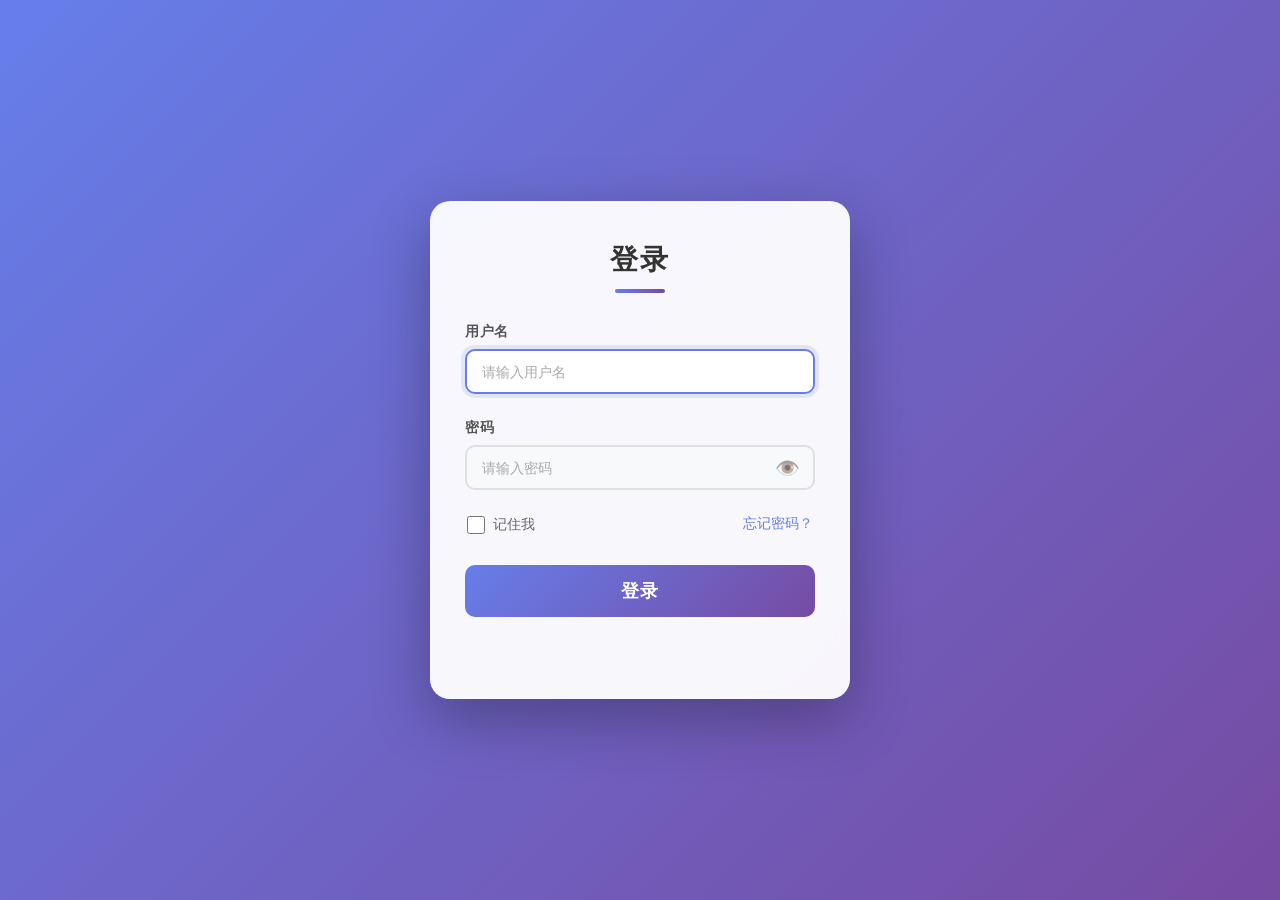
==== index.html @ 5f774d71 "Add files via upload 前端项目未打包" ====
<!DOCTYPE html>
<html lang="zh-CN">
<head>
    <meta charset="UTF-8">
    <title>动态登录页面</title>
    <meta name="viewport" content="width=device-width, initial-scale=1.0">
    <style>
        /* ============ 全局重置 ============ */
        * {
            margin: 0;
            padding: 0;
            box-sizing: border-box;
        }

        body {
            font-family: 'Segoe UI', 'PingFang SC', Roboto, 'Helvetica Neue', sans-serif;
            background: linear-gradient(135deg, #667eea 0%, #764ba2 100%);
            min-height: 100vh;
            display: flex;
            justify-content: center;
            align-items: center;
            margin: 0;
            padding: 20px;
        }

        /* ============ 登录容器 ============ */
        .login-container {
            width: 100%;
            max-width: 420px;
            background: rgba(255, 255, 255, 0.95);
            backdrop-filter: blur(10px);
            border-radius: 20px;
            padding: 40px 35px;
            box-shadow: 0 20px 60px rgba(0, 0, 0, 0.3);
            transition: transform 0.3s ease, box-shadow 0.3s ease;
            animation: slideUp 0.6s ease-out;
        }

        .login-container:hover {
            transform: translateY(-5px);
            box-shadow: 0 25px 70px rgba(0, 0, 0, 0.35);
        }

        /* ============ 标题 ============ */
        .login-container h2 {
            text-align: center;
            color: #333;
            font-size: 28px;
            font-weight: 700;
            margin-bottom: 30px;
            letter-spacing: 2px;
            position: relative;
        }

        .login-container h2::after {
            content: '';
            display: block;
            width: 50px;
            height: 4px;
            background: linear-gradient(90deg, #667eea, #764ba2);
            margin: 10px auto 0;
            border-radius: 2px;
        }

        /* ============ 表单组 ============ */
        .input-group {
            position: relative;
            margin-bottom: 25px;
        }

        .input-group label {
            display: block;
            color: #555;
            font-size: 14px;
            font-weight: 600;
            margin-bottom: 8px;
            letter-spacing: 0.5px;
        }

        .input-group input {
            width: 100%;
            padding: 12px 40px 12px 15px;
            border: 2px solid #e0e0e0;
            border-radius: 10px;
            font-size: 15px;
            color: #333;
            background: #f8f9fa;
            transition: all 0.3s ease;
            outline: none;
        }

        .input-group input:focus {
            border-color: #667eea;
            background: #fff;
            box-shadow: 0 0 0 4px rgba(102, 126, 234, 0.15);
        }

        .input-group input::placeholder {
            color: #aaa;
            font-size: 14px;
        }

        /* ============ 密码切换按钮 ============ */
        .toggle-pwd {
            position: absolute;
            right: 15px;
            bottom: 12px;
            cursor: pointer;
            font-size: 20px;
            user-select: none;
            opacity: 0.6;
            transition: all 0.2s ease;
            background: none;
            border: none;
            padding: 0;
            line-height: 1;
        }

        .toggle-pwd:hover {
            opacity: 1;
            transform: scale(1.1);
        }

        /* ============ 记住我选项 ============ */
        .remember-group {
            display: flex;
            justify-content: space-between;
            align-items: center;
            margin: 8px 0 20px;
            padding: 0 2px;
        }

        .remember-label {
            display: flex;
            align-items: center;
            cursor: pointer;
            font-size: 14px;
            color: #666;
            user-select: none;
            transition: color 0.2s ease;
        }

        .remember-label:hover {
            color: #333;
        }

        .remember-checkbox {
            width: 18px;
            height: 18px;
            margin-right: 8px;
            cursor: pointer;
            accent-color: #667eea;
            transition: all 0.2s ease;
        }

        .remember-checkbox:hover {
            transform: scale(1.1);
        }

        .remember-text {
            font-weight: 500;
        }

        .forgot-link {
            color: #667eea;
            text-decoration: none;
            font-size: 14px;
            font-weight: 500;
            transition: all 0.2s ease;
            border-bottom: 2px solid transparent;
        }

        .forgot-link:hover {
            color: #5a6fd6;
            border-bottom-color: #667eea;
        }

        /* ============ 登录按钮 ============ */
        .login-btn {
            width: 100%;
            padding: 14px;
            background: linear-gradient(135deg, #667eea 0%, #764ba2 100%);
            color: #fff;
            border: none;
            border-radius: 10px;
            font-size: 18px;
            font-weight: 600;
            cursor: pointer;
            transition: all 0.3s ease;
            letter-spacing: 1px;
            margin-top: 10px;
            position: relative;
            overflow: hidden;
        }

        .login-btn:hover {
            transform: translateY(-2px);
            box-shadow: 0 10px 30px rgba(102, 126, 234, 0.4);
        }

        .login-btn:active {
            transform: translateY(0);
        }

        .login-btn:disabled {
            opacity: 0.7;
            cursor: not-allowed;
            transform: none !important;
        }

        /* ============ 消息提示 ============ */
        #loginMessage {
            margin-top: 18px;
            text-align: center;
            font-size: 14px;
            min-height: 24px;
            transition: all 0.3s ease;
            font-weight: 500;
        }

        #loginMessage.success {
            color: #28a745;
        }

        #loginMessage.error {
            color: #dc3545;
        }

        #loginMessage.info {
            color: #17a2b8;
        }

        /* ============ 弹窗样式 ============ */
        .dialog-overlay {
            position: fixed;
            top: 0;
            left: 0;
            width: 100%;
            height: 100%;
            background: rgba(0, 0, 0, 0.55);
            backdrop-filter: blur(4px);
            display: flex;
            justify-content: center;
            align-items: center;
            z-index: 9999;
            opacity: 0;
            transition: opacity 0.35s ease;
        }

        .dialog-overlay.dialog-show {
            opacity: 1;
        }

        .dialog-overlay.dialog-hide {
            opacity: 0;
        }

        .dialog-content {
            background: #ffffff;
            border-radius: 16px;
            padding: 35px 40px 30px;
            min-width: 320px;
            max-width: 420px;
            text-align: center;
            position: relative;
            box-shadow: 0 25px 70px rgba(0, 0, 0, 0.4);
            transform: scale(0.85) translateY(20px);
            transition: all 0.35s cubic-bezier(0.34, 1.56, 0.64, 1);
        }

        .dialog-overlay.dialog-show .dialog-content {
            transform: scale(1) translateY(0);
        }

        .dialog-overlay.dialog-hide .dialog-content {
            transform: scale(0.85) translateY(20px);
        }

        .dialog-close {
            position: absolute;
            top: 12px;
            right: 18px;
            font-size: 30px;
            cursor: pointer;
            color: #bbb;
            transition: all 0.2s ease;
            line-height: 1;
            background: none;
            border: none;
            padding: 0;
        }

        .dialog-close:hover {
            color: #333;
            transform: rotate(90deg);
        }

        .dialog-icon {
            font-size: 56px;
            margin-bottom: 12px;
        }

        .dialog-text {
            font-size: 16px;
            color: #333;
            margin: 10px 0 25px;
            line-height: 1.7;
            font-weight: 500;
        }

        .dialog-btn {
            background: linear-gradient(135deg, #667eea 0%, #764ba2 100%);
            color: #fff;
            border: none;
            padding: 12px 45px;
            border-radius: 8px;
            font-size: 16px;
            font-weight: 600;
            cursor: pointer;
            transition: all 0.3s ease;
            letter-spacing: 0.5px;
        }

        .dialog-btn:hover {
            transform: translateY(-2px);
            box-shadow: 0 8px 25px rgba(102, 126, 234, 0.4);
        }

        .dialog-btn:active {
            transform: translateY(0);
        }

        /* ============ 按钮加载状态 ============ */
        .login-btn.loading {
            background: linear-gradient(135deg, #8a9ae8 0%, #9b7ab8 100%);
            cursor: wait;
        }

        .login-btn.success {
            background: linear-gradient(135deg, #28a745 0%, #20c997 100%) !important;
        }

        /* ============ 动画 ============ */
        @keyframes slideUp {
            from {
                opacity: 0;
                transform: translateY(40px) scale(0.95);
            }
            to {
                opacity: 1;
                transform: translateY(0) scale(1);
            }
        }

        /* ============ 响应式设计 ============ */
        @media (max-width: 480px) {
            .login-container {
                padding: 30px 20px;
                border-radius: 16px;
            }

            .login-container h2 {
                font-size: 24px;
            }

            .login-btn {
                font-size: 16px;
                padding: 12px;
            }

            .input-group input {
                padding: 11px 35px 11px 12px;
                font-size: 14px;
            }

            .dialog-content {
                min-width: auto;
                width: 90%;
                padding: 28px 20px 25px;
            }

            .dialog-text {
                font-size: 15px;
            }

            .remember-group {
                flex-direction: column;
                align-items: flex-start;
                gap: 8px;
                margin: 5px 0 15px;
            }

            .remember-label {
                font-size: 13px;
            }

            .forgot-link {
                font-size: 13px;
                margin-left: 26px;
            }

            .remember-checkbox {
                width: 16px;
                height: 16px;
            }
        }

        @media (max-width: 360px) {
            .login-container {
                padding: 20px 15px;
            }

            .login-container h2 {
                font-size: 20px;
            }

            .toggle-pwd {
                right: 12px;
                font-size: 18px;
            }
        }

        /* ============ 输入框自动填充样式 ============ */
        .input-group input:-webkit-autofill {
            -webkit-box-shadow: 0 0 0 30px #f8f9fa inset !important;
            -webkit-text-fill-color: #333 !important;
        }

        .input-group input:-webkit-autofill:focus {
            -webkit-box-shadow: 0 0 0 30px #fff inset !important;
        }

        /* ============ 滚动条美化 ============ */
        ::-webkit-scrollbar {
            width: 6px;
        }

        ::-webkit-scrollbar-track {
            background: rgba(0, 0, 0, 0.05);
            border-radius: 3px;
        }

        ::-webkit-scrollbar-thumb {
            background: linear-gradient(135deg, #667eea, #764ba2);
            border-radius: 3px;
        }

        ::-webkit-scrollbar-thumb:hover {
            background: linear-gradient(135deg, #5a6fd6, #6a3f8f);
        }
    </style>
</head>
<body>
    <div class="login-container">
        <form id="loginForm">
            <h2>登录</h2>

            <div class="input-group">
                <label for="username">用户名</label>
                <input type="text" id="username" name="username"
                       autocomplete="username" placeholder="请输入用户名" required>
            </div>

            <div class="input-group">
                <label for="password">密码</label>
                <input type="password" id="password" name="password"
                       autocomplete="current-password" placeholder="请输入密码" required>
                <span class="toggle-pwd" id="togglePwd">👁️</span>
            </div>

            <!-- 记住我选项 -->
            <div class="remember-group">
                <label class="remember-label">
                    <input type="checkbox" id="rememberMe" class="remember-checkbox">
                    <span class="remember-text">记住我</span>
                </label>
                <a href="#" class="forgot-link">忘记密码？</a>
            </div>

            <button type="submit" class="login-btn">登录</button>
            <div id="loginMessage"></div>
        </form>
    </div>

    <script>
        // 动态登录页面 JS - 修复版 + 自动登录
        (function() {
            'use strict';

            // DOM 元素引用
            const loginForm = document.getElementById('loginForm');
            const loginMessage = document.getElementById('loginMessage');
            const togglePwd = document.getElementById('togglePwd');
            const passwordInput = document.getElementById('password');
            const loginBtn = loginForm.querySelector('.login-btn');
            const rememberMeCheckbox = document.getElementById('rememberMe');

            // 配置
            const CONFIG = {
                redirectUrl: 'https://zhuanlan.zhihu.com/p/105769215',
                redirectDelay: 1500,
                validUsername: 'ruan',
                validPassword: 'ruan19941009',
                storageKey: 'login_remember'
            };

            // ============ 工具函数 ============

            function showErrorDialog(msg) {
                const oldDialog = document.getElementById('customErrorDialog');
                if (oldDialog) {
                    oldDialog.remove();
                }

                const dialog = document.createElement('div');
                dialog.id = 'customErrorDialog';
                dialog.className = 'dialog-overlay';
                dialog.innerHTML = `
                    <div class="dialog-content">
                        <span class="dialog-close" id="dialogCloseBtn">&times;</span>
                        <div class="dialog-icon">❌</div>
                        <div class="dialog-text">${msg}</div>
                        <button id="dialogOkBtn" class="dialog-btn">确定</button>
                    </div>
                `;

                document.body.appendChild(dialog);

                setTimeout(() => {
                    dialog.classList.add('dialog-show');
                }, 10);

                function closeDialog() {
                    dialog.classList.remove('dialog-show');
                    dialog.classList.add('dialog-hide');
                    setTimeout(() => {
                        if (dialog.parentNode) {
                            dialog.remove();
                        }
                    }, 300);
                }

                document.getElementById('dialogCloseBtn').onclick = closeDialog;
                document.getElementById('dialogOkBtn').onclick = closeDialog;

                dialog.onclick = function(e) {
                    if (e.target === this) {
                        closeDialog();
                    }
                };

                document.addEventListener('keydown', function escHandler(e) {
                    if (e.key === 'Escape') {
                        closeDialog();
                        document.removeEventListener('keydown', escHandler);
                    }
                });
            }

            function setMessage(msg, type) {
                loginMessage.textContent = msg;
                loginMessage.className = type || '';
            }

            function resetLoginButton() {
                loginBtn.textContent = '登录';
                loginBtn.disabled = false;
                loginBtn.classList.remove('loading', 'success');
            }

            function setLoginButtonLoading() {
                loginBtn.textContent = '验证中...';
                loginBtn.disabled = true;
                loginBtn.classList.add('loading');
            }

            function setLoginButtonSuccess() {
                loginBtn.textContent = '✅ 登录成功';
                loginBtn.disabled = true;
                loginBtn.classList.add('success');
            }

            // ============ 记住我功能 ============

            function saveRememberMe(username, password, remember) {
                if (remember) {
                    const data = {
                        username: username,
                        password: password,
                        timestamp: Date.now()
                    };
                    localStorage.setItem(CONFIG.storageKey, JSON.stringify(data));
                } else {
                    localStorage.removeItem(CONFIG.storageKey);
                }
            }

            function loadRememberMe() {
                try {
                    const data = localStorage.getItem(CONFIG.storageKey);
                    if (data) {
                        const parsed = JSON.parse(data);
                        const sevenDays = 7 * 24 * 60 * 60 * 1000;
                        if (Date.now() - parsed.timestamp < sevenDays) {
                            return parsed;
                        } else {
                            localStorage.removeItem(CONFIG.storageKey);
                            return null;
                        }
                    }
                } catch (e) {
                    console.error('读取记住我失败:', e);
                }
                return null;
            }

            function autoFillLogin() {
                const saved = loadRememberMe();
                if (saved) {
                    const usernameInput = document.getElementById('username');
                    const passwordInput = document.getElementById('password');
                    const rememberCheckbox = document.getElementById('rememberMe');

                    if (usernameInput) usernameInput.value = saved.username;
                    if (passwordInput) passwordInput.value = saved.password;
                    if (rememberCheckbox) rememberCheckbox.checked = true;

                    console.log('🔄 检测到记住的账号，自动登录中...');
                    setTimeout(() => {
                        handleLogin(new Event('submit'));
                    }, 500);
                }
            }

            // ============ 核心登录功能 ============

            function mockLogin(username, password) {
                return new Promise((resolve) => {
                    setTimeout(() => {
                        if (username === CONFIG.validUsername && password === CONFIG.validPassword) {
                            resolve({
                                success: true,
                                message: '登录成功，欢迎 ' + username + '！',
                                user: { username: username, role: 'admin' }
                            });
                        } else {
                            resolve({
                                success: false,
                                message: '用户名或密码错误'
                            });
                        }
                    }, 800);
                });
            }

            async function handleLogin(e) {
                e.preventDefault();

                if (loginBtn.disabled) {
                    return;
                }

                const usernameInput = document.getElementById('username');
                const passwordInput = document.getElementById('password');
                const rememberCheckbox = document.getElementById('rememberMe');

                const username = usernameInput.value.trim();
                const password = passwordInput.value;

                if (!username) {
                    setMessage('请输入用户名', 'error');
                    showErrorDialog('用户名不能为空');
                    return;
                }

                if (!password) {
                    setMessage('请输入密码', 'error');
                    showErrorDialog('密码不能为空');
                    return;
                }

                setMessage('正在验证...', 'info');
                setLoginButtonLoading();

                try {
                    const result = await mockLogin(username, password);

                    if (result.success) {
                        setMessage(result.message, 'success');
                        setLoginButtonSuccess();

                        const remember = rememberCheckbox ? rememberCheckbox.checked : false;
                        saveRememberMe(username, password, remember);

                        if (result.user) {
                            localStorage.setItem('user', JSON.stringify(result.user));
                        }

                        setTimeout(() => {
                            window.location.href = CONFIG.redirectUrl;
                        }, CONFIG.redirectDelay);

                    } else {
                        setMessage(result.message, 'error');
                        resetLoginButton();
                        showErrorDialog(result.message);
                    }

                } catch (error) {
                    console.error('登录错误:', error);
                    setMessage('登录失败，请重试', 'error');
                    resetLoginButton();
                    showErrorDialog('网络异常，请检查连接后重试');
                }
            }

            // ============ 事件绑定 ============

            if (togglePwd) {
                togglePwd.addEventListener('click', function() {
                    if (passwordInput.type === 'password') {
                        passwordInput.type = 'text';
                        togglePwd.textContent = '🙈';
                        togglePwd.title = '隐藏密码';
                    } else {
                        passwordInput.type = 'password';
                        togglePwd.textContent = '👁️';
                        togglePwd.title = '显示密码';
                    }
                });
            }

            loginForm.addEventListener('submit', handleLogin);

            document.querySelectorAll('.input-group input').forEach(input => {
                input.addEventListener('keydown', function(e) {
                    if (e.key === 'Enter') {
                        e.preventDefault();
                        loginForm.dispatchEvent(new Event('submit'));
                    }
                });
            });

            // ============ 初始化 ============

            document.addEventListener('DOMContentLoaded', function() {
                const usernameInput = document.getElementById('username');
                if (usernameInput) {
                    usernameInput.focus();
                }

                autoFillLogin();

                console.log('📝 登录页面已加载');
                console.log('🔑 测试账号:', CONFIG.validUsername);
                console.log('🔒 测试密码:', CONFIG.validPassword);
                console.log('🔗 跳转地址:', CONFIG.redirectUrl);
                console.log('💡 提示: 勾选"记住我"后会自动登录');
            });

            const userSession = localStorage.getItem('user');
            if (userSession) {
                try {
                    const userData = JSON.parse(userSession);
                    if (userData.timestamp && Date.now() - userData.timestamp > 30 * 60 * 1000) {
                        localStorage.removeItem('user');
                    }
                } catch (e) {
                    localStorage.removeItem('user');
                }
            }

        })();
    </script>
</body>
</html>
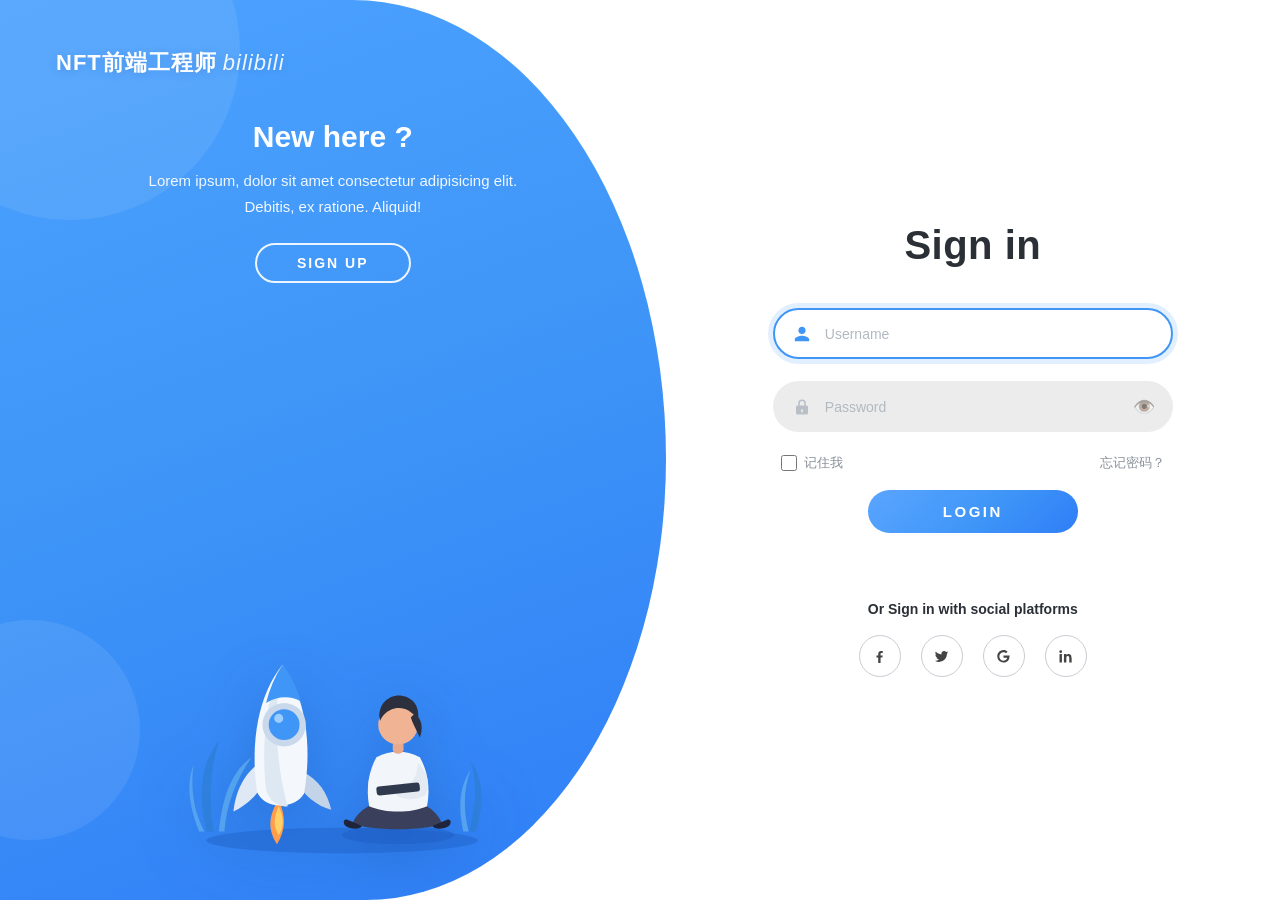
==== commit 701a6f75: "美化登录页面：改为左右分栏设计（左侧蓝色弧形面板+SVG插画，右侧Sign in表单+社交平台图标）" ====
--- a/index.html
+++ b/index.html
@@ -1,776 +1,492 @@
-<!DOCTYPE html>
-<html lang="zh-CN">
-<head>
-    <meta charset="UTF-8">
-    <title>动态登录页面</title>
-    <meta name="viewport" content="width=device-width, initial-scale=1.0">
-    <style>
-        /* ============ 全局重置 ============ */
-        * {
-            margin: 0;
-            padding: 0;
-            box-sizing: border-box;
-        }
-
-        body {
-            font-family: 'Segoe UI', 'PingFang SC', Roboto, 'Helvetica Neue', sans-serif;
-            background: linear-gradient(135deg, #667eea 0%, #764ba2 100%);
-            min-height: 100vh;
-            display: flex;
-            justify-content: center;
-            align-items: center;
-            margin: 0;
-            padding: 20px;
-        }
-
-        /* ============ 登录容器 ============ */
-        .login-container {
-            width: 100%;
-            max-width: 420px;
-            background: rgba(255, 255, 255, 0.95);
-            backdrop-filter: blur(10px);
-            border-radius: 20px;
-            padding: 40px 35px;
-            box-shadow: 0 20px 60px rgba(0, 0, 0, 0.3);
-            transition: transform 0.3s ease, box-shadow 0.3s ease;
-            animation: slideUp 0.6s ease-out;
-        }
-
-        .login-container:hover {
-            transform: translateY(-5px);
-            box-shadow: 0 25px 70px rgba(0, 0, 0, 0.35);
-        }
-
-        /* ============ 标题 ============ */
-        .login-container h2 {
-            text-align: center;
-            color: #333;
-            font-size: 28px;
-            font-weight: 700;
-            margin-bottom: 30px;
-            letter-spacing: 2px;
-            position: relative;
-        }
-
-        .login-container h2::after {
-            content: '';
-            display: block;
-            width: 50px;
-            height: 4px;
-            background: linear-gradient(90deg, #667eea, #764ba2);
-            margin: 10px auto 0;
-            border-radius: 2px;
-        }
-
-        /* ============ 表单组 ============ */
-        .input-group {
-            position: relative;
-            margin-bottom: 25px;
-        }
-
-        .input-group label {
-            display: block;
-            color: #555;
-            font-size: 14px;
-            font-weight: 600;
-            margin-bottom: 8px;
-            letter-spacing: 0.5px;
-        }
-
-        .input-group input {
-            width: 100%;
-            padding: 12px 40px 12px 15px;
-            border: 2px solid #e0e0e0;
-            border-radius: 10px;
-            font-size: 15px;
-            color: #333;
-            background: #f8f9fa;
-            transition: all 0.3s ease;
-            outline: none;
-        }
-
-        .input-group input:focus {
-            border-color: #667eea;
-            background: #fff;
-            box-shadow: 0 0 0 4px rgba(102, 126, 234, 0.15);
-        }
-
-        .input-group input::placeholder {
-            color: #aaa;
-            font-size: 14px;
-        }
-
-        /* ============ 密码切换按钮 ============ */
-        .toggle-pwd {
-            position: absolute;
-            right: 15px;
-            bottom: 12px;
-            cursor: pointer;
-            font-size: 20px;
-            user-select: none;
-            opacity: 0.6;
-            transition: all 0.2s ease;
-            background: none;
-            border: none;
-            padding: 0;
-            line-height: 1;
-        }
-
-        .toggle-pwd:hover {
-            opacity: 1;
-            transform: scale(1.1);
-        }
-
-        /* ============ 记住我选项 ============ */
-        .remember-group {
-            display: flex;
-            justify-content: space-between;
-            align-items: center;
-            margin: 8px 0 20px;
-            padding: 0 2px;
-        }
-
-        .remember-label {
-            display: flex;
-            align-items: center;
-            cursor: pointer;
-            font-size: 14px;
-            color: #666;
-            user-select: none;
-            transition: color 0.2s ease;
-        }
-
-        .remember-label:hover {
-            color: #333;
-        }
-
-        .remember-checkbox {
-            width: 18px;
-            height: 18px;
-            margin-right: 8px;
-            cursor: pointer;
-            accent-color: #667eea;
-            transition: all 0.2s ease;
-        }
-
-        .remember-checkbox:hover {
-            transform: scale(1.1);
-        }
-
-        .remember-text {
-            font-weight: 500;
-        }
-
-        .forgot-link {
-            color: #667eea;
-            text-decoration: none;
-            font-size: 14px;
-            font-weight: 500;
-            transition: all 0.2s ease;
-            border-bottom: 2px solid transparent;
-        }
-
-        .forgot-link:hover {
-            color: #5a6fd6;
-            border-bottom-color: #667eea;
-        }
-
-        /* ============ 登录按钮 ============ */
-        .login-btn {
-            width: 100%;
-            padding: 14px;
-            background: linear-gradient(135deg, #667eea 0%, #764ba2 100%);
-            color: #fff;
-            border: none;
-            border-radius: 10px;
-            font-size: 18px;
-            font-weight: 600;
-            cursor: pointer;
-            transition: all 0.3s ease;
-            letter-spacing: 1px;
-            margin-top: 10px;
-            position: relative;
-            overflow: hidden;
-        }
-
-        .login-btn:hover {
-            transform: translateY(-2px);
-            box-shadow: 0 10px 30px rgba(102, 126, 234, 0.4);
-        }
-
-        .login-btn:active {
-            transform: translateY(0);
-        }
-
-        .login-btn:disabled {
-            opacity: 0.7;
-            cursor: not-allowed;
-            transform: none !important;
-        }
-
-        /* ============ 消息提示 ============ */
-        #loginMessage {
-            margin-top: 18px;
-            text-align: center;
-            font-size: 14px;
-            min-height: 24px;
-            transition: all 0.3s ease;
-            font-weight: 500;
-        }
-
-        #loginMessage.success {
-            color: #28a745;
-        }
-
-        #loginMessage.error {
-            color: #dc3545;
-        }
-
-        #loginMessage.info {
-            color: #17a2b8;
-        }
-
-        /* ============ 弹窗样式 ============ */
-        .dialog-overlay {
-            position: fixed;
-            top: 0;
-            left: 0;
-            width: 100%;
-            height: 100%;
-            background: rgba(0, 0, 0, 0.55);
-            backdrop-filter: blur(4px);
-            display: flex;
-            justify-content: center;
-            align-items: center;
-            z-index: 9999;
-            opacity: 0;
-            transition: opacity 0.35s ease;
-        }
-
-        .dialog-overlay.dialog-show {
-            opacity: 1;
-        }
-
-        .dialog-overlay.dialog-hide {
-            opacity: 0;
-        }
-
-        .dialog-content {
-            background: #ffffff;
-            border-radius: 16px;
-            padding: 35px 40px 30px;
-            min-width: 320px;
-            max-width: 420px;
-            text-align: center;
-            position: relative;
-            box-shadow: 0 25px 70px rgba(0, 0, 0, 0.4);
-            transform: scale(0.85) translateY(20px);
-            transition: all 0.35s cubic-bezier(0.34, 1.56, 0.64, 1);
-        }
-
-        .dialog-overlay.dialog-show .dialog-content {
-            transform: scale(1) translateY(0);
-        }
-
-        .dialog-overlay.dialog-hide .dialog-content {
-            transform: scale(0.85) translateY(20px);
-        }
-
-        .dialog-close {
-            position: absolute;
-            top: 12px;
-            right: 18px;
-            font-size: 30px;
-            cursor: pointer;
-            color: #bbb;
-            transition: all 0.2s ease;
-            line-height: 1;
-            background: none;
-            border: none;
-            padding: 0;
-        }
-
-        .dialog-close:hover {
-            color: #333;
-            transform: rotate(90deg);
-        }
-
-        .dialog-icon {
-            font-size: 56px;
-            margin-bottom: 12px;
-        }
-
-        .dialog-text {
-            font-size: 16px;
-            color: #333;
-            margin: 10px 0 25px;
-            line-height: 1.7;
-            font-weight: 500;
-        }
-
-        .dialog-btn {
-            background: linear-gradient(135deg, #667eea 0%, #764ba2 100%);
-            color: #fff;
-            border: none;
-            padding: 12px 45px;
-            border-radius: 8px;
-            font-size: 16px;
-            font-weight: 600;
-            cursor: pointer;
-            transition: all 0.3s ease;
-            letter-spacing: 0.5px;
-        }
-
-        .dialog-btn:hover {
-            transform: translateY(-2px);
-            box-shadow: 0 8px 25px rgba(102, 126, 234, 0.4);
-        }
-
-        .dialog-btn:active {
-            transform: translateY(0);
-        }
-
-        /* ============ 按钮加载状态 ============ */
-        .login-btn.loading {
-            background: linear-gradient(135deg, #8a9ae8 0%, #9b7ab8 100%);
-            cursor: wait;
-        }
-
-        .login-btn.success {
-            background: linear-gradient(135deg, #28a745 0%, #20c997 100%) !important;
-        }
-
-        /* ============ 动画 ============ */
-        @keyframes slideUp {
-            from {
-                opacity: 0;
-                transform: translateY(40px) scale(0.95);
-            }
-            to {
-                opacity: 1;
-                transform: translateY(0) scale(1);
-            }
-        }
-
-        /* ============ 响应式设计 ============ */
-        @media (max-width: 480px) {
-            .login-container {
-                padding: 30px 20px;
-                border-radius: 16px;
-            }
-
-            .login-container h2 {
-                font-size: 24px;
-            }
-
-            .login-btn {
-                font-size: 16px;
-                padding: 12px;
-            }
-
-            .input-group input {
-                padding: 11px 35px 11px 12px;
-                font-size: 14px;
-            }
-
-            .dialog-content {
-                min-width: auto;
-                width: 90%;
-                padding: 28px 20px 25px;
-            }
-
-            .dialog-text {
-                font-size: 15px;
-            }
-
-            .remember-group {
-                flex-direction: column;
-                align-items: flex-start;
-                gap: 8px;
-                margin: 5px 0 15px;
-            }
-
-            .remember-label {
-                font-size: 13px;
-            }
-
-            .forgot-link {
-                font-size: 13px;
-                margin-left: 26px;
-            }
-
-            .remember-checkbox {
-                width: 16px;
-                height: 16px;
-            }
-        }
-
-        @media (max-width: 360px) {
-            .login-container {
-                padding: 20px 15px;
-            }
-
-            .login-container h2 {
-                font-size: 20px;
-            }
-
-            .toggle-pwd {
-                right: 12px;
-                font-size: 18px;
-            }
-        }
-
-        /* ============ 输入框自动填充样式 ============ */
-        .input-group input:-webkit-autofill {
-            -webkit-box-shadow: 0 0 0 30px #f8f9fa inset !important;
-            -webkit-text-fill-color: #333 !important;
-        }
-
-        .input-group input:-webkit-autofill:focus {
-            -webkit-box-shadow: 0 0 0 30px #fff inset !important;
-        }
-
-        /* ============ 滚动条美化 ============ */
-        ::-webkit-scrollbar {
-            width: 6px;
-        }
-
-        ::-webkit-scrollbar-track {
-            background: rgba(0, 0, 0, 0.05);
-            border-radius: 3px;
-        }
-
-        ::-webkit-scrollbar-thumb {
-            background: linear-gradient(135deg, #667eea, #764ba2);
-            border-radius: 3px;
-        }
-
-        ::-webkit-scrollbar-thumb:hover {
-            background: linear-gradient(135deg, #5a6fd6, #6a3f8f);
-        }
-    </style>
-</head>
-<body>
-    <div class="login-container">
-        <form id="loginForm">
-            <h2>登录</h2>
-
-            <div class="input-group">
-                <label for="username">用户名</label>
-                <input type="text" id="username" name="username"
-                       autocomplete="username" placeholder="请输入用户名" required>
-            </div>
-
-            <div class="input-group">
-                <label for="password">密码</label>
-                <input type="password" id="password" name="password"
-                       autocomplete="current-password" placeholder="请输入密码" required>
-                <span class="toggle-pwd" id="togglePwd">👁️</span>
-            </div>
-
-            <!-- 记住我选项 -->
-            <div class="remember-group">
-                <label class="remember-label">
-                    <input type="checkbox" id="rememberMe" class="remember-checkbox">
-                    <span class="remember-text">记住我</span>
-                </label>
-                <a href="#" class="forgot-link">忘记密码？</a>
-            </div>
-
-            <button type="submit" class="login-btn">登录</button>
-            <div id="loginMessage"></div>
-        </form>
-    </div>
-
-    <script>
-        // 动态登录页面 JS - 修复版 + 自动登录
-        (function() {
-            'use strict';
-
-            // DOM 元素引用
-            const loginForm = document.getElementById('loginForm');
-            const loginMessage = document.getElementById('loginMessage');
-            const togglePwd = document.getElementById('togglePwd');
-            const passwordInput = document.getElementById('password');
-            const loginBtn = loginForm.querySelector('.login-btn');
-            const rememberMeCheckbox = document.getElementById('rememberMe');
-
-            // 配置
-            const CONFIG = {
-                redirectUrl: 'https://zhuanlan.zhihu.com/p/105769215',
-                redirectDelay: 1500,
-                validUsername: 'ruan',
-                validPassword: 'ruan19941009',
-                storageKey: 'login_remember'
-            };
-
-            // ============ 工具函数 ============
-
-            function showErrorDialog(msg) {
-                const oldDialog = document.getElementById('customErrorDialog');
-                if (oldDialog) {
-                    oldDialog.remove();
-                }
-
-                const dialog = document.createElement('div');
-                dialog.id = 'customErrorDialog';
-                dialog.className = 'dialog-overlay';
-                dialog.innerHTML = `
-                    <div class="dialog-content">
-                        <span class="dialog-close" id="dialogCloseBtn">&times;</span>
-                        <div class="dialog-icon">❌</div>
-                        <div class="dialog-text">${msg}</div>
-                        <button id="dialogOkBtn" class="dialog-btn">确定</button>
-                    </div>
-                `;
-
-                document.body.appendChild(dialog);
-
-                setTimeout(() => {
-                    dialog.classList.add('dialog-show');
-                }, 10);
-
-                function closeDialog() {
-                    dialog.classList.remove('dialog-show');
-                    dialog.classList.add('dialog-hide');
-                    setTimeout(() => {
-                        if (dialog.parentNode) {
-                            dialog.remove();
-                        }
-                    }, 300);
-                }
-
-                document.getElementById('dialogCloseBtn').onclick = closeDialog;
-                document.getElementById('dialogOkBtn').onclick = closeDialog;
-
-                dialog.onclick = function(e) {
-                    if (e.target === this) {
-                        closeDialog();
-                    }
-                };
-
-                document.addEventListener('keydown', function escHandler(e) {
-                    if (e.key === 'Escape') {
-                        closeDialog();
-                        document.removeEventListener('keydown', escHandler);
-                    }
-                });
-            }
-
-            function setMessage(msg, type) {
-                loginMessage.textContent = msg;
-                loginMessage.className = type || '';
-            }
-
-            function resetLoginButton() {
-                loginBtn.textContent = '登录';
-                loginBtn.disabled = false;
-                loginBtn.classList.remove('loading', 'success');
-            }
-
-            function setLoginButtonLoading() {
-                loginBtn.textContent = '验证中...';
-                loginBtn.disabled = true;
-                loginBtn.classList.add('loading');
-            }
-
-            function setLoginButtonSuccess() {
-                loginBtn.textContent = '✅ 登录成功';
-                loginBtn.disabled = true;
-                loginBtn.classList.add('success');
-            }
-
-            // ============ 记住我功能 ============
-
-            function saveRememberMe(username, password, remember) {
-                if (remember) {
-                    const data = {
-                        username: username,
-                        password: password,
-                        timestamp: Date.now()
-                    };
-                    localStorage.setItem(CONFIG.storageKey, JSON.stringify(data));
-                } else {
-                    localStorage.removeItem(CONFIG.storageKey);
-                }
-            }
-
-            function loadRememberMe() {
-                try {
-                    const data = localStorage.getItem(CONFIG.storageKey);
-                    if (data) {
-                        const parsed = JSON.parse(data);
-                        const sevenDays = 7 * 24 * 60 * 60 * 1000;
-                        if (Date.now() - parsed.timestamp < sevenDays) {
-                            return parsed;
-                        } else {
-                            localStorage.removeItem(CONFIG.storageKey);
-                            return null;
-                        }
-                    }
-                } catch (e) {
-                    console.error('读取记住我失败:', e);
-                }
-                return null;
-            }
-
-            function autoFillLogin() {
-                const saved = loadRememberMe();
-                if (saved) {
-                    const usernameInput = document.getElementById('username');
-                    const passwordInput = document.getElementById('password');
-                    const rememberCheckbox = document.getElementById('rememberMe');
-
-                    if (usernameInput) usernameInput.value = saved.username;
-                    if (passwordInput) passwordInput.value = saved.password;
-                    if (rememberCheckbox) rememberCheckbox.checked = true;
-
-                    console.log('🔄 检测到记住的账号，自动登录中...');
-                    setTimeout(() => {
-                        handleLogin(new Event('submit'));
-                    }, 500);
-                }
-            }
-
-            // ============ 核心登录功能 ============
-
-            function mockLogin(username, password) {
-                return new Promise((resolve) => {
-                    setTimeout(() => {
-                        if (username === CONFIG.validUsername && password === CONFIG.validPassword) {
-                            resolve({
-                                success: true,
-                                message: '登录成功，欢迎 ' + username + '！',
-                                user: { username: username, role: 'admin' }
-                            });
-                        } else {
-                            resolve({
-                                success: false,
-                                message: '用户名或密码错误'
-                            });
-                        }
-                    }, 800);
-                });
-            }
-
-            async function handleLogin(e) {
-                e.preventDefault();
-
-                if (loginBtn.disabled) {
-                    return;
-                }
-
-                const usernameInput = document.getElementById('username');
-                const passwordInput = document.getElementById('password');
-                const rememberCheckbox = document.getElementById('rememberMe');
-
-                const username = usernameInput.value.trim();
-                const password = passwordInput.value;
-
-                if (!username) {
-                    setMessage('请输入用户名', 'error');
-                    showErrorDialog('用户名不能为空');
-                    return;
-                }
-
-                if (!password) {
-                    setMessage('请输入密码', 'error');
-                    showErrorDialog('密码不能为空');
-                    return;
-                }
-
-                setMessage('正在验证...', 'info');
-                setLoginButtonLoading();
-
-                try {
-                    const result = await mockLogin(username, password);
-
-                    if (result.success) {
-                        setMessage(result.message, 'success');
-                        setLoginButtonSuccess();
-
-                        const remember = rememberCheckbox ? rememberCheckbox.checked : false;
-                        saveRememberMe(username, password, remember);
-
-                        if (result.user) {
-                            localStorage.setItem('user', JSON.stringify(result.user));
-                        }
-
-                        setTimeout(() => {
-                            window.location.href = CONFIG.redirectUrl;
-                        }, CONFIG.redirectDelay);
-
-                    } else {
-                        setMessage(result.message, 'error');
-                        resetLoginButton();
-                        showErrorDialog(result.message);
-                    }
-
-                } catch (error) {
-                    console.error('登录错误:', error);
-                    setMessage('登录失败，请重试', 'error');
-                    resetLoginButton();
-                    showErrorDialog('网络异常，请检查连接后重试');
-                }
-            }
-
-            // ============ 事件绑定 ============
-
-            if (togglePwd) {
-                togglePwd.addEventListener('click', function() {
-                    if (passwordInput.type === 'password') {
-                        passwordInput.type = 'text';
-                        togglePwd.textContent = '🙈';
-                        togglePwd.title = '隐藏密码';
-                    } else {
-                        passwordInput.type = 'password';
-                        togglePwd.textContent = '👁️';
-                        togglePwd.title = '显示密码';
-                    }
-                });
-            }
-
-            loginForm.addEventListener('submit', handleLogin);
-
-            document.querySelectorAll('.input-group input').forEach(input => {
-                input.addEventListener('keydown', function(e) {
-                    if (e.key === 'Enter') {
-                        e.preventDefault();
-                        loginForm.dispatchEvent(new Event('submit'));
-                    }
-                });
-            });
-
-            // ============ 初始化 ============
-
-            document.addEventListener('DOMContentLoaded', function() {
-                const usernameInput = document.getElementById('username');
-                if (usernameInput) {
-                    usernameInput.focus();
-                }
-
-                autoFillLogin();
-
-                console.log('📝 登录页面已加载');
-                console.log('🔑 测试账号:', CONFIG.validUsername);
-                console.log('🔒 测试密码:', CONFIG.validPassword);
-                console.log('🔗 跳转地址:', CONFIG.redirectUrl);
-                console.log('💡 提示: 勾选"记住我"后会自动登录');
-            });
-
-            const userSession = localStorage.getItem('user');
-            if (userSession) {
-                try {
-                    const userData = JSON.parse(userSession);
-                    if (userData.timestamp && Date.now() - userData.timestamp > 30 * 60 * 1000) {
-                        localStorage.removeItem('user');
-                    }
-                } catch (e) {
-                    localStorage.removeItem('user');
-                }
-            }
-
-        })();
-    </script>
-</body>
-</html>+<!DOCTYPE html>
+<html lang="zh-CN">
+<head>
+    <meta charset="UTF-8">
+    <title>动态登录页面</title>
+    <meta name="viewport" content="width=device-width, initial-scale=1.0">
+    <link rel="stylesheet" href="style.css">
+</head>
+<body>
+    <div class="login-page">
+        <!-- ============ 左侧蓝色弧形品牌面板 ============ -->
+        <aside class="panel-left">
+            <div class="brand-title">NFT前端工程师<span class="accent">bilibili</span></div>
+
+            <div class="panel-slogan">
+                <h3>New here ?</h3>
+                <p>Lorem ipsum, dolor sit amet consectetur adipisicing elit.<br>Debitis, ex ratione. Aliquid!</p>
+                <button type="button" class="signup-btn" id="signupBtn">SIGN UP</button>
+            </div>
+
+            <!-- 火箭 + 人物插画（手绘 SVG） -->
+            <div class="panel-illustration">
+                <svg viewBox="0 0 420 300" xmlns="http://www.w3.org/2000/svg" aria-hidden="true">
+                    <!-- 地面阴影 -->
+                    <ellipse cx="220" cy="278" rx="150" ry="14" fill="#1f5fc4" opacity="0.45"/>
+
+                    <!-- 装饰植物（左） -->
+                    <g opacity="0.85">
+                        <path d="M70 268 C 60 220, 66 190, 84 168 C 74 200, 72 235, 78 268 Z" fill="#2e7fd9"/>
+                        <path d="M84 268 C 88 226, 100 200, 120 186 C 102 212, 92 240, 90 268 Z" fill="#5aa8ef"/>
+                        <path d="M62 268 C 50 238, 48 214, 56 194 C 52 220, 56 246, 68 268 Z" fill="#5aa8ef"/>
+                    </g>
+
+                    <!-- 装饰植物（右） -->
+                    <g opacity="0.9">
+                        <path d="M368 268 C 378 234, 376 210, 362 190 C 370 214, 368 242, 360 268 Z" fill="#2e7fd9"/>
+                        <path d="M354 268 C 348 240, 350 218, 362 200 C 354 222, 354 246, 360 268 Z" fill="#5aa8ef"/>
+                    </g>
+
+                    <!-- 火箭 -->
+                    <g>
+                        <!-- 尾焰 -->
+                        <path d="M150 232 C 138 252, 138 266, 148 282 C 158 266, 158 252, 150 232 Z" fill="#ff9d4d"/>
+                        <path d="M150 240 C 144 254, 144 262, 150 272 C 156 262, 156 254, 150 240 Z" fill="#ffd166"/>
+                        <!-- 左尾翼 -->
+                        <path d="M132 190 C 112 202, 102 224, 100 246 C 116 238, 130 224, 138 208 Z" fill="#dfe9f5"/>
+                        <!-- 右尾翼 -->
+                        <path d="M176 202 C 194 210, 204 226, 208 244 C 192 240, 178 228, 170 214 Z" fill="#c3d4e8"/>
+                        <!-- 箭身 -->
+                        <path d="M154 84 C 128 116, 118 168, 126 224 C 134 244, 168 244, 178 226 C 188 170, 178 116, 154 84 Z" fill="#f4f8fc"/>
+                        <!-- 箭身左侧阴影 -->
+                        <path d="M154 84 C 138 114, 130 164, 136 222 C 140 236, 152 242, 160 240 C 146 190, 144 130, 154 84 Z" fill="#dde8f3"/>
+                        <!-- 舷窗 -->
+                        <circle cx="156" cy="150" r="24" fill="#c9d8ea"/>
+                        <circle cx="156" cy="150" r="17" fill="#3f96f7"/>
+                        <circle cx="150" cy="143" r="5" fill="#a8d4ff" opacity="0.9"/>
+                        <!-- 箭头顶部 -->
+                        <path d="M154 84 C 146 96, 140 110, 136 126 C 148 118, 164 118, 174 124 C 170 108, 163 94, 154 84 Z" fill="#3f96f7"/>
+                    </g>
+
+                    <!-- 盘坐人物 -->
+                    <g>
+                        <!-- 阴影 -->
+                        <ellipse cx="282" cy="272" rx="62" ry="10" fill="#1f5fc4" opacity="0.5"/>
+                        <!-- 交叉的腿（深色长裤） -->
+                        <path d="M232 258 C 240 240, 262 232, 282 232 C 302 232, 322 240, 330 258 C 320 268, 244 268, 232 258 Z" fill="#3a3f5c"/>
+                        <!-- 左脚鞋子 -->
+                        <path d="M228 256 C 222 252, 220 258, 224 262 C 230 266, 240 266, 242 262 Z" fill="#20243a"/>
+                        <!-- 右脚鞋子 -->
+                        <path d="M334 256 C 340 252, 342 258, 338 262 C 332 266, 322 266, 320 262 Z" fill="#20243a"/>
+                        <!-- 上身（白衬衫） -->
+                        <path d="M258 186 C 250 200, 246 220, 250 240 C 268 248, 296 248, 314 240 C 318 218, 314 200, 306 186 C 290 178, 274 178, 258 186 Z" fill="#f2f5f9"/>
+                        <!-- 左臂（捧着笔记本） -->
+                        <path d="M260 192 C 250 202, 246 216, 252 228 C 262 234, 276 234, 284 228 L 276 214 C 268 216, 262 212, 260 192 Z" fill="#f2f5f9"/>
+                        <!-- 右臂 -->
+                        <path d="M304 192 C 314 202, 318 216, 312 228 C 302 234, 288 234, 280 228 L 288 214 C 296 216, 302 212, 304 192 Z" fill="#e4eaf1"/>
+                        <!-- 手上的平板/笔记本 -->
+                        <rect x="258" y="216" width="48" height="10" rx="3" fill="#2f3a4e" transform="rotate(-6 282 221)"/>
+                        <!-- 脖子 -->
+                        <rect x="276" y="168" width="12" height="14" rx="5" fill="#e8a98c"/>
+                        <!-- 头部 -->
+                        <circle cx="282" cy="150" r="22" fill="#f0b394"/>
+                        <!-- 头发 -->
+                        <path d="M262 146 C 258 128, 272 116, 286 118 C 300 120, 306 132, 304 144 C 296 134, 288 130, 278 132 C 270 134, 264 140, 262 146 Z" fill="#2b2f3e"/>
+                        <!-- 后发束 -->
+                        <path d="M300 138 C 308 142, 310 154, 306 164 C 302 156, 298 148, 296 142 Z" fill="#2b2f3e"/>
+                    </g>
+                </svg>
+            </div>
+        </aside>
+
+        <!-- ============ 右侧登录区 ============ -->
+        <main class="panel-right">
+            <div class="login-box">
+                <form id="loginForm">
+                    <h2>Sign in</h2>
+
+                    <div class="input-group">
+                        <input type="text" id="username" name="username"
+                               autocomplete="username" placeholder="Username" required>
+                        <!-- 用户图标 -->
+                        <svg class="input-icon" viewBox="0 0 24 24" xmlns="http://www.w3.org/2000/svg">
+                            <path d="M12 12c2.7 0 4.8-2.1 4.8-4.8S14.7 2.4 12 2.4 7.2 4.5 7.2 7.2 9.3 12 12 12zm0 2.4c-3.2 0-9.6 1.6-9.6 4.8v2.4h19.2v-2.4c0-3.2-6.4-4.8-9.6-4.8z"/>
+                        </svg>
+                    </div>
+
+                    <div class="input-group">
+                        <input type="password" id="password" name="password"
+                               autocomplete="current-password" placeholder="Password" required>
+                        <!-- 锁图标 -->
+                        <svg class="input-icon" viewBox="0 0 24 24" xmlns="http://www.w3.org/2000/svg">
+                            <path d="M12 2a5 5 0 0 0-5 5v3H6a2 2 0 0 0-2 2v8a2 2 0 0 0 2 2h12a2 2 0 0 0 2-2v-8a2 2 0 0 0-2-2h-1V7a5 5 0 0 0-5-5zm-3 5a3 3 0 1 1 6 0v3H9V7zm3 8a1.5 1.5 0 0 1 .75 2.8V19a.75.75 0 0 1-1.5 0v-1.2A1.5 1.5 0 0 1 12 15z"/>
+                        </svg>
+                        <span class="toggle-pwd" id="togglePwd">👁️</span>
+                    </div>
+
+                    <!-- 记住我选项 -->
+                    <div class="remember-group">
+                        <label class="remember-label">
+                            <input type="checkbox" id="rememberMe" class="remember-checkbox">
+                            <span class="remember-text">记住我</span>
+                        </label>
+                        <a href="#" class="forgot-link">忘记密码？</a>
+                    </div>
+
+                    <button type="submit" class="login-btn">LOGIN</button>
+                    <div id="loginMessage"></div>
+                </form>
+
+                <!-- 社交平台登录 -->
+                <div class="social-section">
+                    <div class="social-text">Or Sign in with social platforms</div>
+                    <div class="social-icons">
+                        <a href="#" title="Facebook" aria-label="Facebook">
+                            <svg viewBox="0 0 24 24"><path d="M13.5 21v-7.5h2.52l.48-3h-3V8.56c0-.87.24-1.46 1.5-1.46H16.6V4.4c-.28-.04-1.26-.12-2.4-.12-2.37 0-4 1.45-4 4.1v2.12H7.7v3h2.5V21h3.3z"/></svg>
+                        </a>
+                        <a href="#" title="Twitter" aria-label="Twitter">
+                            <svg viewBox="0 0 24 24"><path d="M21.5 6.1c-.7.3-1.4.5-2.2.6.8-.5 1.4-1.2 1.7-2.1-.75.45-1.58.77-2.46.94A3.86 3.86 0 0 0 15.7 4.3c-2.13 0-3.86 1.73-3.86 3.86 0 .3.03.6.1.88-3.2-.16-6.05-1.7-7.95-4.03a3.85 3.85 0 0 0 1.2 5.15c-.63-.02-1.22-.2-1.74-.48v.05c0 1.87 1.33 3.43 3.1 3.79-.32.09-.66.13-1.02.13-.25 0-.5-.02-.73-.07.5 1.54 1.93 2.66 3.63 2.69a7.74 7.74 0 0 1-4.8 1.66c-.3 0-.61-.02-.9-.05a10.9 10.9 0 0 0 5.93 1.74c7.1 0 11-5.9 11-11v-.5c.75-.55 1.4-1.22 1.94-2z"/></svg>
+                        </a>
+                        <a href="#" title="Google" aria-label="Google">
+                            <svg viewBox="0 0 24 24"><path d="M21.35 11.1H12v3.02h5.34c-.23 1.4-1.7 4.1-5.34 4.1a5.9 5.9 0 0 1 0-11.8c1.67 0 2.8.72 3.44 1.33l2.34-2.26C16.3 4.1 14.36 3.2 12 3.2a8.8 8.8 0 1 0 0 17.6c5.08 0 8.44-3.57 8.44-8.6 0-.58-.06-1.02-.15-1.46z" transform="translate(0 -.34)"/></svg>
+                        </a>
+                        <a href="#" title="LinkedIn" aria-label="LinkedIn">
+                            <svg viewBox="0 0 24 24"><path d="M6.94 8.6H3.56V20.4h3.38V8.6zM5.25 3.2a1.96 1.96 0 1 0 0 3.92 1.96 1.96 0 0 0 0-3.92zM20.4 13.28c0-3.24-1.73-4.75-4.04-4.75-1.86 0-2.7 1.03-3.16 1.75V8.6H9.82c.04.96 0 11.8 0 11.8h3.38v-6.6c0-.35.02-.7.13-.95.28-.7.92-1.42 2-1.42 1.4 0 1.97 1.07 1.97 2.65v6.32h3.38l.01-6.47v.35z"/></svg>
+                        </a>
+                    </div>
+                </div>
+            </div>
+        </main>
+    </div>
+
+    <!-- 刷新守卫：登录成功时发放一次性票据 -->
+    <script src="auth-guard.js"></script>
+    <script>
+        // 动态登录页面 JS - 修复版 + 自动登录
+        (function() {
+            'use strict';
+
+            // DOM 元素引用
+            const loginForm = document.getElementById('loginForm');
+            const loginMessage = document.getElementById('loginMessage');
+            const togglePwd = document.getElementById('togglePwd');
+            const passwordInput = document.getElementById('password');
+            const loginBtn = loginForm.querySelector('.login-btn');
+            const rememberMeCheckbox = document.getElementById('rememberMe');
+
+            // ============ 后端数据（backend/users.json） ============
+            // 账号数据不再写死在网页源码里，而是从后端数据文件 users.json 读取
+            // （部署到公网后自动读取该文件；本地双击直接打开时若读取失败，回退到内置默认账号）
+            const CONFIG = {
+                redirectUrl: 'app.html',  // 登录成功后跳转到受保护的任务管理页 app.html（可被 users.json 覆盖）
+                redirectDelay: 1500,
+                storageKey: 'login_remember',
+                dataFile: 'backend/users.json'
+            };
+
+            // 内置兜底账号（仅在后端数据文件读取失败时使用，例如本地 file:// 方式打开）
+            const FALLBACK_USERS = [
+                { username: 'ruan', password: 'ruan19941009', role: 'admin' }
+            ];
+
+            // 当前生效的后端账号数据（异步加载，随时可在 users.json 里增删账号）
+            let backendUsers = FALLBACK_USERS;
+
+            async function loadBackendData() {
+                try {
+                    const res = await fetch(CONFIG.dataFile, { cache: 'no-store' });
+                    if (!res.ok) throw new Error('HTTP ' + res.status);
+                    const data = await res.json();
+                    if (Array.isArray(data.users) && data.users.length > 0) {
+                        backendUsers = data.users;
+                        console.log('✅ 已从后端数据文件加载 ' + data.users.length + ' 个账号');
+                    }
+                    if (data.config && data.config.redirectUrl) {
+                        CONFIG.redirectUrl = data.config.redirectUrl;
+                    }
+                    if (data.config && typeof data.config.redirectDelay === 'number') {
+                        CONFIG.redirectDelay = data.config.redirectDelay;
+                    }
+                } catch (e) {
+                    console.warn('⚠️ 后端数据文件读取失败，使用内置默认账号（本地直接打开时属正常现象）:', e.message);
+                }
+            }
+            loadBackendData();
+
+            // ============ 工具函数 ============
+
+            function showErrorDialog(msg) {
+                const oldDialog = document.getElementById('customErrorDialog');
+                if (oldDialog) {
+                    oldDialog.remove();
+                }
+
+                const dialog = document.createElement('div');
+                dialog.id = 'customErrorDialog';
+                dialog.className = 'dialog-overlay';
+                dialog.innerHTML = `
+                    <div class="dialog-content">
+                        <span class="dialog-close" id="dialogCloseBtn">&times;</span>
+                        <div class="dialog-icon">❌</div>
+                        <div class="dialog-text">${msg}</div>
+                        <button id="dialogOkBtn" class="dialog-btn">确定</button>
+                    </div>
+                `;
+
+                document.body.appendChild(dialog);
+
+                setTimeout(() => {
+                    dialog.classList.add('dialog-show');
+                }, 10);
+
+                function closeDialog() {
+                    dialog.classList.remove('dialog-show');
+                    dialog.classList.add('dialog-hide');
+                    setTimeout(() => {
+                        if (dialog.parentNode) {
+                            dialog.remove();
+                        }
+                    }, 300);
+                }
+
+                document.getElementById('dialogCloseBtn').onclick = closeDialog;
+                document.getElementById('dialogOkBtn').onclick = closeDialog;
+
+                dialog.onclick = function(e) {
+                    if (e.target === this) {
+                        closeDialog();
+                    }
+                };
+
+                document.addEventListener('keydown', function escHandler(e) {
+                    if (e.key === 'Escape') {
+                        closeDialog();
+                        document.removeEventListener('keydown', escHandler);
+                    }
+                });
+            }
+
+            function setMessage(msg, type) {
+                loginMessage.textContent = msg;
+                loginMessage.className = type || '';
+            }
+
+            function resetLoginButton() {
+                loginBtn.textContent = 'LOGIN';
+                loginBtn.disabled = false;
+                loginBtn.classList.remove('loading', 'success');
+            }
+
+            function setLoginButtonLoading() {
+                loginBtn.textContent = '验证中...';
+                loginBtn.disabled = true;
+                loginBtn.classList.add('loading');
+            }
+
+            function setLoginButtonSuccess() {
+                loginBtn.textContent = '✅ 登录成功';
+                loginBtn.disabled = true;
+                loginBtn.classList.add('success');
+            }
+
+            // ============ 记住我功能 ============
+
+            function saveRememberMe(username, password, remember) {
+                if (remember) {
+                    const data = {
+                        username: username,
+                        password: password,
+                        timestamp: Date.now()
+                    };
+                    localStorage.setItem(CONFIG.storageKey, JSON.stringify(data));
+                } else {
+                    localStorage.removeItem(CONFIG.storageKey);
+                }
+            }
+
+            function loadRememberMe() {
+                try {
+                    const data = localStorage.getItem(CONFIG.storageKey);
+                    if (data) {
+                        const parsed = JSON.parse(data);
+                        const sevenDays = 7 * 24 * 60 * 60 * 1000;
+                        if (Date.now() - parsed.timestamp < sevenDays) {
+                            return parsed;
+                        } else {
+                            localStorage.removeItem(CONFIG.storageKey);
+                            return null;
+                        }
+                    }
+                } catch (e) {
+                    console.error('读取记住我失败:', e);
+                }
+                return null;
+            }
+
+            function autoFillLogin() {
+                const saved = loadRememberMe();
+                if (saved) {
+                    const usernameInput = document.getElementById('username');
+                    const passwordInput = document.getElementById('password');
+                    const rememberCheckbox = document.getElementById('rememberMe');
+
+                    // 只回填账号密码，不自动提交登录
+                    // 网页刷新后必须手动点击"登录"重新登录，验证通过才会跳转进入网站
+                    if (usernameInput) usernameInput.value = saved.username;
+                    if (passwordInput) passwordInput.value = saved.password;
+                    if (rememberCheckbox) rememberCheckbox.checked = true;
+
+                    console.log('🔄 检测到记住的账号，已回填，请手动点击登录');
+                    setMessage('已回填记住的账号，请点击"LOGIN"重新进入', 'info');
+                }
+            }
+
+            // ============ 核心登录功能 ============
+
+            function mockLogin(username, password) {
+                return new Promise((resolve) => {
+                    setTimeout(() => {
+                        // 从后端数据（backend/users.json）中校验账号密码
+                        const found = backendUsers.find(function(u) {
+                            return u.username === username && u.password === password;
+                        });
+                        if (found) {
+                            resolve({
+                                success: true,
+                                message: '登录成功，欢迎 ' + username + '！',
+                                user: { username: found.username, role: found.role || 'user' }
+                            });
+                        } else {
+                            resolve({
+                                success: false,
+                                message: '用户名或密码错误'
+                            });
+                        }
+                    }, 800);
+                });
+            }
+
+            async function handleLogin(e) {
+                e.preventDefault();
+
+                if (loginBtn.disabled) {
+                    return;
+                }
+
+                const usernameInput = document.getElementById('username');
+                const passwordInput = document.getElementById('password');
+                const rememberCheckbox = document.getElementById('rememberMe');
+
+                const username = usernameInput.value.trim();
+                const password = passwordInput.value;
+
+                if (!username) {
+                    setMessage('请输入用户名', 'error');
+                    showErrorDialog('用户名不能为空');
+                    return;
+                }
+
+                if (!password) {
+                    setMessage('请输入密码', 'error');
+                    showErrorDialog('密码不能为空');
+                    return;
+                }
+
+                setMessage('正在验证...', 'info');
+                setLoginButtonLoading();
+
+                try {
+                    const result = await mockLogin(username, password);
+
+                    if (result.success) {
+                        setMessage(result.message, 'success');
+                        setLoginButtonSuccess();
+
+                        const remember = rememberCheckbox ? rememberCheckbox.checked : false;
+                        saveRememberMe(username, password, remember);
+
+                        if (result.user) {
+                            localStorage.setItem('user', JSON.stringify(result.user));
+                        }
+
+                        // 发放一次性登录票据：app.html 会校验并消费它，
+                        // 刷新目标页后票据已失效，必须回到这里重新登录
+                        if (window.WBAuth) {
+                            WBAuth.grant();
+                        }
+
+                        setTimeout(() => {
+                            window.location.href = CONFIG.redirectUrl;
+                        }, CONFIG.redirectDelay);
+
+                    } else {
+                        setMessage(result.message, 'error');
+                        resetLoginButton();
+                        showErrorDialog(result.message);
+                    }
+
+                } catch (error) {
+                    console.error('登录错误:', error);
+                    setMessage('登录失败，请重试', 'error');
+                    resetLoginButton();
+                    showErrorDialog('网络异常，请检查连接后重试');
+                }
+            }
+
+            // ============ 事件绑定 ============
+
+            if (togglePwd) {
+                togglePwd.addEventListener('click', function() {
+                    if (passwordInput.type === 'password') {
+                        passwordInput.type = 'text';
+                        togglePwd.textContent = '🙈';
+                        togglePwd.title = '隐藏密码';
+                    } else {
+                        passwordInput.type = 'password';
+                        togglePwd.textContent = '👁️';
+                        togglePwd.title = '显示密码';
+                    }
+                });
+            }
+
+            loginForm.addEventListener('submit', handleLogin);
+
+            document.querySelectorAll('.input-group input').forEach(input => {
+                input.addEventListener('keydown', function(e) {
+                    if (e.key === 'Enter') {
+                        e.preventDefault();
+                        loginForm.dispatchEvent(new Event('submit'));
+                    }
+                });
+            });
+
+            // SIGN UP 按钮：注册功能暂未开放，给出友好提示
+            const signupBtn = document.getElementById('signupBtn');
+            if (signupBtn) {
+                signupBtn.addEventListener('click', function() {
+                    setMessage('注册功能暂未开放，请联系管理员开通账号', 'info');
+                });
+            }
+
+            // ============ 初始化 ============
+
+            document.addEventListener('DOMContentLoaded', function() {
+                const usernameInput = document.getElementById('username');
+                if (usernameInput) {
+                    usernameInput.focus();
+                }
+
+                autoFillLogin();
+
+                console.log('📝 登录页面已加载');
+                console.log('📡 账号数据来源: backend/users.json（后端数据文件）');
+                console.log('🔗 跳转地址:', CONFIG.redirectUrl);
+                console.log('💡 提示: 网页刷新后需手动重新登录才能跳转');
+            });
+
+            const userSession = localStorage.getItem('user');
+            if (userSession) {
+                try {
+                    const userData = JSON.parse(userSession);
+                    if (userData.timestamp && Date.now() - userData.timestamp > 30 * 60 * 1000) {
+                        localStorage.removeItem('user');
+                    }
+                } catch (e) {
+                    localStorage.removeItem('user');
+                }
+            }
+
+        })();
+    </script>
+</body>
+</html>
--- a/style.css
+++ b/style.css
@@ -0,0 +1,600 @@
+/* ============================================================
+   登录页面样式 —— 左右分栏设计（参考目标效果图）
+   左侧：蓝色弧形面板（品牌区 + Sign up + 插画）
+   右侧：白色登录区（Sign in 表单 + 社交平台登录）
+   ============================================================ */
+
+/* ============ 全局重置 ============ */
+* {
+    margin: 0;
+    padding: 0;
+    box-sizing: border-box;
+}
+
+:root {
+    --brand-blue: #3f96f7;
+    --brand-blue-deep: #2f7ef7;
+    --brand-blue-dark: #1f6ae0;
+    --text-dark: #2b2f36;
+    --text-gray: #9aa0a8;
+    --input-bg: #ececec;
+}
+
+html, body {
+    height: 100%;
+}
+
+body {
+    font-family: 'Segoe UI', 'PingFang SC', 'Microsoft YaHei', Roboto, 'Helvetica Neue', sans-serif;
+    background: #ffffff;
+    min-height: 100vh;
+    overflow-x: hidden;
+}
+
+/* ============ 页面整体布局 ============ */
+.login-page {
+    display: flex;
+    min-height: 100vh;
+    width: 100%;
+    animation: pageFadeIn 0.6s ease-out;
+}
+
+@keyframes pageFadeIn {
+    from { opacity: 0; }
+    to   { opacity: 1; }
+}
+
+/* ============ 左侧蓝色弧形面板 ============ */
+.panel-left {
+    position: relative;
+    flex: 0 0 52%;
+    background: linear-gradient(160deg, #4da2ff 0%, var(--brand-blue) 45%, var(--brand-blue-deep) 100%);
+    /* 右侧大弧形边缘 */
+    border-radius: 0 48% 46% 0 / 0 52% 50% 0;
+    color: #fff;
+    display: flex;
+    flex-direction: column;
+    align-items: center;
+    padding: 48px 56px 40px;
+    overflow: hidden;
+    animation: panelSlideLeft 0.7s ease-out;
+}
+
+@keyframes panelSlideLeft {
+    from { opacity: 0; transform: translateX(-60px); }
+    to   { opacity: 1; transform: translateX(0); }
+}
+
+/* 面板内淡淡的装饰气泡 */
+.panel-left::before,
+.panel-left::after {
+    content: '';
+    position: absolute;
+    border-radius: 50%;
+    background: rgba(255, 255, 255, 0.08);
+    pointer-events: none;
+}
+
+.panel-left::before {
+    width: 340px;
+    height: 340px;
+    top: -120px;
+    left: -100px;
+}
+
+.panel-left::after {
+    width: 220px;
+    height: 220px;
+    bottom: 60px;
+    left: -80px;
+}
+
+/* 品牌标题 */
+.brand-title {
+    align-self: flex-start;
+    font-size: 22px;
+    font-weight: 800;
+    letter-spacing: 1px;
+    margin-bottom: 34px;
+    text-shadow: 0 2px 8px rgba(0, 60, 140, 0.2);
+}
+
+.brand-title .accent {
+    font-style: italic;
+    font-weight: 500;
+    opacity: 0.9;
+    margin-left: 6px;
+}
+
+/* New here ? 区域 */
+.panel-slogan {
+    text-align: center;
+    margin-top: 8px;
+    position: relative;
+    z-index: 2;
+}
+
+.panel-slogan h3 {
+    font-size: 30px;
+    font-weight: 700;
+    margin-bottom: 14px;
+}
+
+.panel-slogan p {
+    font-size: 15px;
+    line-height: 1.7;
+    opacity: 0.92;
+    max-width: 380px;
+    margin: 0 auto;
+}
+
+/* SIGN UP 按钮（描边胶囊样式） */
+.signup-btn {
+    margin-top: 24px;
+    padding: 10px 40px;
+    background: transparent;
+    color: #fff;
+    border: 2px solid rgba(255, 255, 255, 0.9);
+    border-radius: 30px;
+    font-size: 14px;
+    font-weight: 600;
+    letter-spacing: 2px;
+    cursor: pointer;
+    transition: all 0.3s ease;
+    position: relative;
+    z-index: 2;
+}
+
+.signup-btn:hover {
+    background: #fff;
+    color: var(--brand-blue);
+    transform: translateY(-2px);
+    box-shadow: 0 10px 24px rgba(15, 70, 150, 0.28);
+}
+
+.signup-btn:active {
+    transform: translateY(0);
+}
+
+/* 左侧插画区域 */
+.panel-illustration {
+    flex: 1;
+    display: flex;
+    justify-content: center;
+    align-items: flex-end;
+    width: 100%;
+    position: relative;
+    z-index: 2;
+    margin-top: 16px;
+}
+
+.panel-illustration svg {
+    width: min(380px, 82%);
+    height: auto;
+    filter: drop-shadow(0 16px 28px rgba(10, 60, 130, 0.25));
+    animation: floatRocket 4s ease-in-out infinite;
+}
+
+/* 火箭轻轻上下漂浮的动画 */
+@keyframes floatRocket {
+    0%, 100% { transform: translateY(0); }
+    50%      { transform: translateY(-12px); }
+}
+
+/* ============ 右侧登录区 ============ */
+.panel-right {
+    flex: 1;
+    display: flex;
+    flex-direction: column;
+    justify-content: center;
+    align-items: center;
+    padding: 48px 40px;
+    background: #fff;
+    animation: panelSlideRight 0.7s ease-out;
+}
+
+@keyframes panelSlideRight {
+    from { opacity: 0; transform: translateX(60px); }
+    to   { opacity: 1; transform: translateX(0); }
+}
+
+.login-box {
+    width: 100%;
+    max-width: 400px;
+}
+
+/* Sign in 标题 */
+.login-box h2 {
+    text-align: center;
+    color: var(--text-dark);
+    font-size: 40px;
+    font-weight: 800;
+    margin-bottom: 40px;
+    letter-spacing: 0.5px;
+}
+
+/* ============ 表单组（胶囊输入框） ============ */
+.input-group {
+    position: relative;
+    margin-bottom: 22px;
+}
+
+.input-group .input-icon {
+    position: absolute;
+    left: 20px;
+    top: 50%;
+    transform: translateY(-50%);
+    width: 18px;
+    height: 18px;
+    fill: #b9bfc7;
+    pointer-events: none;
+    transition: fill 0.3s ease;
+}
+
+.input-group input {
+    width: 100%;
+    padding: 15px 46px 15px 50px;
+    border: 2px solid transparent;
+    border-radius: 30px;
+    font-size: 15px;
+    color: var(--text-dark);
+    background: var(--input-bg);
+    transition: all 0.3s ease;
+    outline: none;
+}
+
+.input-group input:focus {
+    border-color: var(--brand-blue);
+    background: #fff;
+    box-shadow: 0 0 0 5px rgba(63, 150, 247, 0.15);
+}
+
+.input-group input:focus ~ .input-icon,
+.input-group input:focus + .input-icon {
+    fill: var(--brand-blue);
+}
+
+.input-group input::placeholder {
+    color: #b3b9c1;
+    font-size: 14px;
+}
+
+/* 密码显隐切换按钮 */
+.toggle-pwd {
+    position: absolute;
+    right: 18px;
+    top: 50%;
+    transform: translateY(-50%);
+    cursor: pointer;
+    font-size: 18px;
+    user-select: none;
+    opacity: 0.55;
+    transition: all 0.2s ease;
+    background: none;
+    border: none;
+    padding: 0;
+    line-height: 1;
+}
+
+.toggle-pwd:hover {
+    opacity: 1;
+    transform: translateY(-50%) scale(1.12);
+}
+
+/* ============ 记住我 / 忘记密码 ============ */
+.remember-group {
+    display: flex;
+    justify-content: space-between;
+    align-items: center;
+    margin: 4px 6px 18px;
+    padding: 0 2px;
+}
+
+.remember-label {
+    display: flex;
+    align-items: center;
+    cursor: pointer;
+    font-size: 13px;
+    color: #8a9099;
+    user-select: none;
+    transition: color 0.2s ease;
+}
+
+.remember-label:hover {
+    color: var(--text-dark);
+}
+
+.remember-checkbox {
+    width: 16px;
+    height: 16px;
+    margin-right: 7px;
+    cursor: pointer;
+    accent-color: var(--brand-blue);
+    transition: transform 0.2s ease;
+}
+
+.remember-checkbox:hover {
+    transform: scale(1.12);
+}
+
+.remember-text {
+    font-weight: 500;
+}
+
+.forgot-link {
+    color: #8a9099;
+    text-decoration: none;
+    font-size: 13px;
+    font-weight: 500;
+    transition: color 0.2s ease;
+}
+
+.forgot-link:hover {
+    color: var(--brand-blue);
+}
+
+/* ============ LOGIN 按钮 ============ */
+.login-btn {
+    display: block;
+    width: 210px;
+    margin: 14px auto 0;
+    padding: 13px;
+    background: linear-gradient(135deg, #5aa5ff 0%, var(--brand-blue) 55%, var(--brand-blue-deep) 100%);
+    color: #fff;
+    border: none;
+    border-radius: 30px;
+    font-size: 15px;
+    font-weight: 700;
+    letter-spacing: 2.5px;
+    cursor: pointer;
+    transition: all 0.3s ease;
+    position: relative;
+    overflow: hidden;
+}
+
+.login-btn:hover {
+    transform: translateY(-2px);
+    box-shadow: 0 12px 28px rgba(63, 150, 247, 0.42);
+}
+
+.login-btn:active {
+    transform: translateY(0);
+}
+
+.login-btn:disabled {
+    opacity: 0.7;
+    cursor: not-allowed;
+    transform: none !important;
+}
+
+/* ============ 社交平台登录 ============ */
+.social-section {
+    text-align: center;
+    margin-top: 30px;
+}
+
+.social-section .social-text {
+    font-size: 14px;
+    color: var(--text-dark);
+    font-weight: 600;
+    margin-bottom: 18px;
+}
+
+.social-icons {
+    display: flex;
+    justify-content: center;
+    gap: 20px;
+}
+
+.social-icons a {
+    width: 42px;
+    height: 42px;
+    border: 1.6px solid #c9cdd3;
+    border-radius: 50%;
+    display: flex;
+    justify-content: center;
+    align-items: center;
+    color: #444;
+    transition: all 0.3s ease;
+    text-decoration: none;
+}
+
+.social-icons a svg {
+    width: 17px;
+    height: 17px;
+    fill: currentColor;
+    transition: fill 0.3s ease;
+}
+
+.social-icons a:hover {
+    background: var(--brand-blue);
+    border-color: var(--brand-blue);
+    color: #fff;
+    transform: translateY(-4px);
+    box-shadow: 0 8px 18px rgba(63, 150, 247, 0.35);
+}
+
+/* ============ 消息提示 ============ */
+#loginMessage {
+    margin-top: 16px;
+    text-align: center;
+    font-size: 13.5px;
+    min-height: 22px;
+    transition: all 0.3s ease;
+    font-weight: 500;
+}
+
+#loginMessage.success { color: #28a745; }
+#loginMessage.error   { color: #dc3545; }
+#loginMessage.info    { color: var(--brand-blue); }
+
+/* ============ 弹窗样式（保留原有交互） ============ */
+.dialog-overlay {
+    position: fixed;
+    inset: 0;
+    background: rgba(0, 0, 0, 0.55);
+    backdrop-filter: blur(4px);
+    display: flex;
+    justify-content: center;
+    align-items: center;
+    z-index: 9999;
+    opacity: 0;
+    transition: opacity 0.35s ease;
+}
+
+.dialog-overlay.dialog-show { opacity: 1; }
+.dialog-overlay.dialog-hide { opacity: 0; }
+
+.dialog-content {
+    background: #ffffff;
+    border-radius: 16px;
+    padding: 35px 40px 30px;
+    min-width: 320px;
+    max-width: 420px;
+    text-align: center;
+    position: relative;
+    box-shadow: 0 25px 70px rgba(0, 0, 0, 0.4);
+    transform: scale(0.85) translateY(20px);
+    transition: all 0.35s cubic-bezier(0.34, 1.56, 0.64, 1);
+}
+
+.dialog-overlay.dialog-show .dialog-content { transform: scale(1) translateY(0); }
+.dialog-overlay.dialog-hide .dialog-content { transform: scale(0.85) translateY(20px); }
+
+.dialog-close {
+    position: absolute;
+    top: 12px;
+    right: 18px;
+    font-size: 30px;
+    cursor: pointer;
+    color: #bbb;
+    transition: all 0.2s ease;
+    line-height: 1;
+    background: none;
+    border: none;
+    padding: 0;
+}
+
+.dialog-close:hover {
+    color: #333;
+    transform: rotate(90deg);
+}
+
+.dialog-icon {
+    font-size: 56px;
+    margin-bottom: 12px;
+}
+
+.dialog-text {
+    font-size: 16px;
+    color: #333;
+    margin: 10px 0 25px;
+    line-height: 1.7;
+    font-weight: 500;
+}
+
+.dialog-btn {
+    background: linear-gradient(135deg, #5aa5ff 0%, var(--brand-blue) 55%, var(--brand-blue-deep) 100%);
+    color: #fff;
+    border: none;
+    padding: 12px 45px;
+    border-radius: 26px;
+    font-size: 16px;
+    font-weight: 600;
+    cursor: pointer;
+    transition: all 0.3s ease;
+    letter-spacing: 0.5px;
+}
+
+.dialog-btn:hover {
+    transform: translateY(-2px);
+    box-shadow: 0 8px 25px rgba(63, 150, 247, 0.4);
+}
+
+/* ============ 按钮加载 / 成功状态 ============ */
+.login-btn.loading {
+    background: linear-gradient(135deg, #8db9f5 0%, #7ea9ec 100%);
+    cursor: wait;
+}
+
+.login-btn.success {
+    background: linear-gradient(135deg, #28a745 0%, #20c997 100%) !important;
+}
+
+/* ============ 输入框自动填充样式 ============ */
+.input-group input:-webkit-autofill {
+    -webkit-box-shadow: 0 0 0 30px var(--input-bg) inset !important;
+    -webkit-text-fill-color: var(--text-dark) !important;
+    border-radius: 30px;
+}
+
+.input-group input:-webkit-autofill:focus {
+    -webkit-box-shadow: 0 0 0 30px #fff inset !important;
+}
+
+/* ============ 滚动条美化 ============ */
+::-webkit-scrollbar { width: 6px; }
+
+::-webkit-scrollbar-track {
+    background: rgba(0, 0, 0, 0.05);
+    border-radius: 3px;
+}
+
+::-webkit-scrollbar-thumb {
+    background: linear-gradient(135deg, #5aa5ff, var(--brand-blue-deep));
+    border-radius: 3px;
+}
+
+/* ============ 响应式设计 ============ */
+@media (max-width: 900px) {
+    .login-page {
+        flex-direction: column;
+    }
+
+    .panel-left {
+        flex: 0 0 auto;
+        width: 130%;
+        margin-left: -15%;
+        border-radius: 0 0 50% 46% / 0 0 26% 24%;
+        padding: 36px 32px 28px;
+        min-height: 300px;
+    }
+
+    .brand-title { margin-bottom: 18px; }
+    .panel-slogan h3 { font-size: 24px; }
+    .panel-slogan p { font-size: 14px; }
+    .panel-illustration svg { width: min(280px, 70%); }
+
+    .panel-right {
+        padding: 36px 24px 48px;
+    }
+
+    .login-box h2 { font-size: 32px; margin-bottom: 30px; }
+}
+
+@media (max-width: 480px) {
+    .panel-left {
+        width: 150%;
+        margin-left: -25%;
+        padding: 28px 22px 22px;
+        min-height: 260px;
+    }
+
+    .brand-title { font-size: 18px; }
+    .panel-slogan h3 { font-size: 21px; }
+
+    .login-btn { width: 100%; }
+
+    .dialog-content {
+        min-width: auto;
+        width: 90%;
+        padding: 28px 20px 25px;
+    }
+
+    .remember-group {
+        flex-direction: column;
+        align-items: flex-start;
+        gap: 8px;
+        margin: 5px 0 15px;
+    }
+}
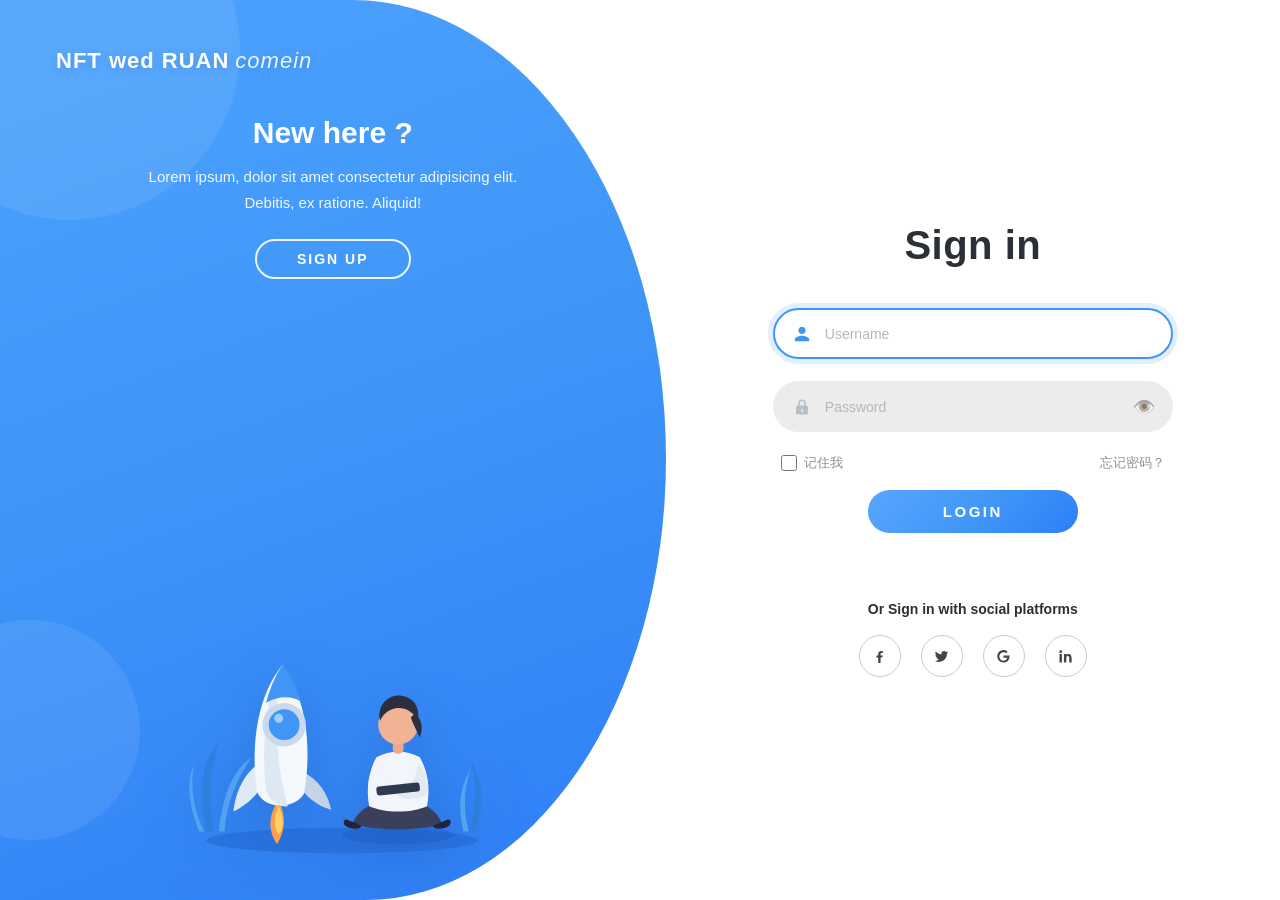
==== commit 4d59602d: "修改" ====
--- a/index.html
+++ b/index.html
@@ -4,13 +4,13 @@
     <meta charset="UTF-8">
     <title>动态登录页面</title>
     <meta name="viewport" content="width=device-width, initial-scale=1.0">
-    <link rel="stylesheet" href="style.css">
+    <link rel="stylesheet" href="style.css?v=20261001">
 </head>
 <body>
     <div class="login-page">
         <!-- ============ 左侧蓝色弧形品牌面板 ============ -->
         <aside class="panel-left">
-            <div class="brand-title">NFT前端工程师<span class="accent">bilibili</span></div>
+            <div class="brand-title">NFT wed RUAN<span class="accent">comein</span></div>
 
             <div class="panel-slogan">
                 <h3>New here ?</h3>
@@ -131,15 +131,34 @@
                 <div class="social-section">
                     <div class="social-text">Or Sign in with social platforms</div>
                     <div class="social-icons">
-                        <a href="#" title="Facebook" aria-label="Facebook">
+
+                        <!-- ========================================================= -->
+                        <!-- 修改部分：接入 Facebook 跳转链接 -->
+                        <!-- 添加了 target="_blank" 以确保在新标签页打开，不覆盖当前登录页面 -->
+                        <!-- ========================================================= -->
+                        <a href="https://www.facebook.com/" target="_blank" title="Facebook" aria-label="Facebook">
                             <svg viewBox="0 0 24 24"><path d="M13.5 21v-7.5h2.52l.48-3h-3V8.56c0-.87.24-1.46 1.5-1.46H16.6V4.4c-.28-.04-1.26-.12-2.4-.12-2.37 0-4 1.45-4 4.1v2.12H7.7v3h2.5V21h3.3z"/></svg>
                         </a>
-                        <a href="#" title="Twitter" aria-label="Twitter">
+
+                        <!-- ========================================================= -->
+                        <!-- 修改部分：接入 Twitter 跳转链接 (由于您未提供链接，这里暂用官网) -->
+                        <!-- 添加了 target="_blank" 以确保在新标签页打开 -->
+                        <!-- ========================================================= -->
+                        <a href="https://twitter.com/" target="_blank" title="Twitter" aria-label="Twitter">
                             <svg viewBox="0 0 24 24"><path d="M21.5 6.1c-.7.3-1.4.5-2.2.6.8-.5 1.4-1.2 1.7-2.1-.75.45-1.58.77-2.46.94A3.86 3.86 0 0 0 15.7 4.3c-2.13 0-3.86 1.73-3.86 3.86 0 .3.03.6.1.88-3.2-.16-6.05-1.7-7.95-4.03a3.85 3.85 0 0 0 1.2 5.15c-.63-.02-1.22-.2-1.74-.48v.05c0 1.87 1.33 3.43 3.1 3.79-.32.09-.66.13-1.02.13-.25 0-.5-.02-.73-.07.5 1.54 1.93 2.66 3.63 2.69a7.74 7.74 0 0 1-4.8 1.66c-.3 0-.61-.02-.9-.05a10.9 10.9 0 0 0 5.93 1.74c7.1 0 11-5.9 11-11v-.5c.75-.55 1.4-1.22 1.94-2z"/></svg>
                         </a>
-                        <a href="#" title="Google" aria-label="Google">
+
+                        <!-- ========================================================= -->
+                        <!-- 修改部分：接入 Google 跳转链接 -->
+                        <!-- 添加了 target="_blank" 以确保在新标签页打开，不覆盖当前登录页面 -->
+                        <!-- ========================================================= -->
+                        <a href="https://www.google.com/" target="_blank" title="Google" aria-label="Google">
                             <svg viewBox="0 0 24 24"><path d="M21.35 11.1H12v3.02h5.34c-.23 1.4-1.7 4.1-5.34 4.1a5.9 5.9 0 0 1 0-11.8c1.67 0 2.8.72 3.44 1.33l2.34-2.26C16.3 4.1 14.36 3.2 12 3.2a8.8 8.8 0 1 0 0 17.6c5.08 0 8.44-3.57 8.44-8.6 0-.58-.06-1.02-.15-1.46z" transform="translate(0 -.34)"/></svg>
                         </a>
+
+                        <!-- ========================================================= -->
+                        <!-- 保持不变：LinkedIn (in) 按照您的要求不进行跳转接入 -->
+                        <!-- ========================================================= -->
                         <a href="#" title="LinkedIn" aria-label="LinkedIn">
                             <svg viewBox="0 0 24 24"><path d="M6.94 8.6H3.56V20.4h3.38V8.6zM5.25 3.2a1.96 1.96 0 1 0 0 3.92 1.96 1.96 0 0 0 0-3.92zM20.4 13.28c0-3.24-1.73-4.75-4.04-4.75-1.86 0-2.7 1.03-3.16 1.75V8.6H9.82c.04.96 0 11.8 0 11.8h3.38v-6.6c0-.35.02-.7.13-.95.28-.7.92-1.42 2-1.42 1.4 0 1.97 1.07 1.97 2.65v6.32h3.38l.01-6.47v.35z"/></svg>
                         </a>
@@ -489,4 +508,4 @@
         })();
     </script>
 </body>
-</html>
+</html>
